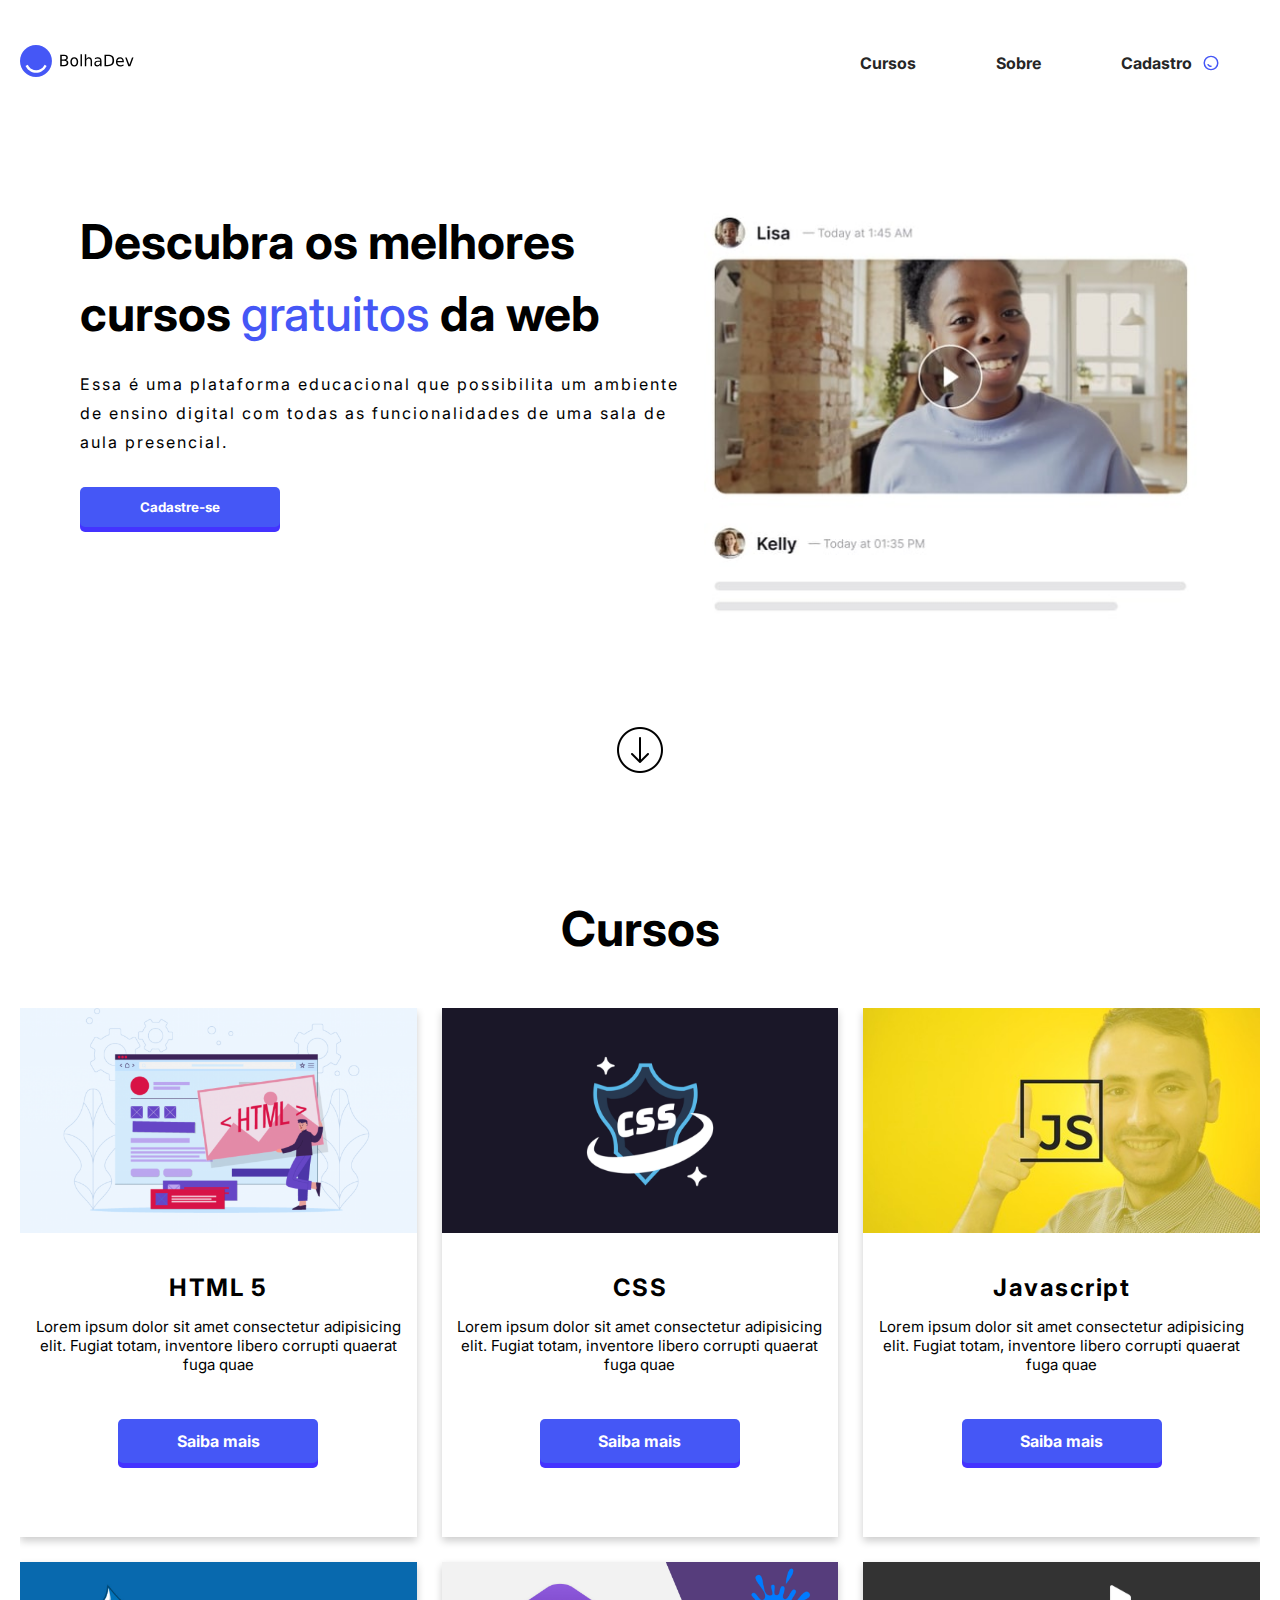
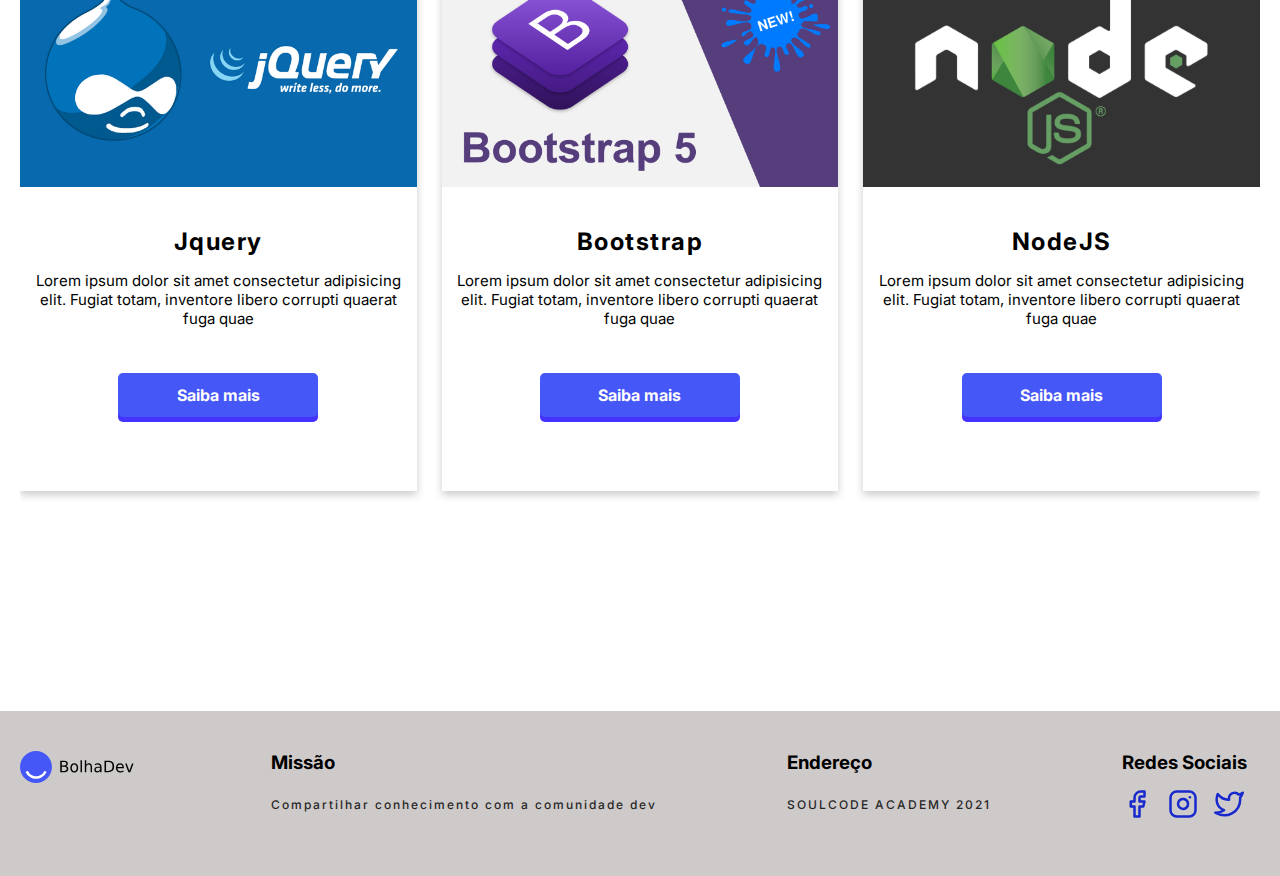
==== index.html @ 21937e5d "melhorias" ====
<!DOCTYPE html>
<html lang="pt-br">

<head>
    <meta charset="UTF-8" />
    <meta http-equiv="X-UA-Compatible" content="IE=edge" />
    <meta name="viewport" content="width=device-width, initial-scale=1.0" />
    <link rel="stylesheet" href="css/style.css" />
    <link rel="stylesheet" href="css/responsive.css" />
    <title>BolhaDev - Educacional</title>
    <link rel="shortcut icon" href="./assets/fav-icon.png">

</head>

<body>


    <!-- Menu -->
    <header class="header">
        <nav class="navbar container">
            <div>
                <a href="../index.html">
                    <img src="./assets/icon-bolhadev (1).svg" alt="logo" class="logo-bolha" />
                </a>
            </div>
            <nav>
                <ul class="site-navigation">
                    <li class="nav-links"><a href="#cursos">Cursos</a></li>
                    <li class="nav-links"><a href="./pages/sobre.html">Sobre</a></li>

                    <li class="nav-links">
                        <a href="login.html" class="btn">Cadastro
                            <img src="assets/icon-btn.svg" class="img-btn" alt="botão">
                        </a>
                    </li>
                </ul>
            </nav>
    </header>


    <!-- Home -->
    <section>
        <div class="home container">
            <div class="text-home">
                <h1 class="titulo-home">Descubra os melhores cursos <span>gratuitos</span> da web</h1>
                <p>Essa é uma plataforma educacional que possibilita um ambiente de ensino digital com todas as funcionalidades de uma sala de aula presencial.</p>
                <a href="login.html" class="a-btn"><button class="btn2">Cadastre-se</button></a>
            </div>
            <img src="./assets/atriz.jpeg" alt="Atriz" class="atriz-lisa">
        </div>
        <div class="scroll-img">
            <img src="./assets/icons8-scroll-down-50.png" alt="scroll">
        </div>
    </section>


    <!-- Cursos -->
    <section class="container" id="cursos">
        <div class="cursos-text">
            <h2>Cursos </h2>
        </div>
        <div class="cards-todos">
            <div class="cards">
                <div class="img-section img-card-1">
                </div>
                <div class="content">
                    <h2>HTML 5</h2>
                    <p>Lorem ipsum dolor sit amet consectetur adipisicing elit. Fugiat totam, inventore libero corrupti quaerat fuga quae
                    </p>
                    <a href="#" class="button">Saiba mais</a>
                </div>
            </div>
            <div class="cards">
                <div class="img-section img-card-2">
                </div>
                <div class="content">
                    <h2>CSS</h2>
                    <p>Lorem ipsum dolor sit amet consectetur adipisicing elit. Fugiat totam, inventore libero corrupti quaerat fuga quae
                    </p>
                    <a href="#" class="button">Saiba mais</a>
                </div>
            </div>
            <div class="cards">
                <div class="img-section img-card-3" alt="Javascript-img">
                </div>
                <div class="content">
                    <h2>Javascript</h2>
                    <p>Lorem ipsum dolor sit amet consectetur adipisicing elit. Fugiat totam, inventore libero corrupti quaerat fuga quae
                    </p>
                    <a href="#" class="button">Saiba mais</a>
                </div>
            </div>
            <div class="cards">
                <div class="img-section img-card-4">
                </div>
                <div class="content">
                    <h2>Jquery</h2>
                    <p>Lorem ipsum dolor sit amet consectetur adipisicing elit. Fugiat totam, inventore libero corrupti quaerat fuga quae
                    </p>
                    <a href="#" class="button">Saiba mais</a>
                </div>
            </div>
            <div class="cards">
                <div class="img-section img-card-5">
                </div>
                <div class="content">
                    <h2>Bootstrap</h2>
                    <p>Lorem ipsum dolor sit amet consectetur adipisicing elit. Fugiat totam, inventore libero corrupti quaerat fuga quae
                    </p>
                    <a href="#" class="button">Saiba mais</a>
                </div>
            </div>
            <div class="cards">
                <div class="img-section img-card-6">
                </div>
                <div class="content">
                    <h2>NodeJS</h2>
                    <p>Lorem ipsum dolor sit amet consectetur adipisicing elit. Fugiat totam, inventore libero corrupti quaerat fuga quae
                    </p>
                    <a href="#" class="button">Saiba mais</a>
                </div>
            </div>

        </div>
    </section>

    <!-- Foooter -->
    <footer>
        <div class="container footer">
            <article>
                <img src="./assets/icon-bolhadev (1).svg" alt="logo" class="logo-bolha" />

            </article>
            <article>
                <h3>Missão</h3>
                <p class="desc">Compartilhar conhecimento com a comunidade dev</p>
            </article>
            <article>
                <h3>Endereço</h3>
                <p class="desc">SOULCODE ACADEMY 2021</p>
            </article>
            <article>
                <h3>Redes Sociais</h3>
                <ul>
                    <li>
                        <a href="# " class="custom-icon">
                            <svg xmlns="http://www.w3.org/2000/svg" width="24" height="24" viewBox="0 0 24 24" fill="none" stroke="currentColor" stroke-width="2" stroke-linecap="round" stroke-linejoin="round" class="feather feather-facebook">
                  <path
                    d="M18 2h-3a5 5 0 0 0-5 5v3H7v4h3v8h4v-8h3l1-4h-4V7a1 1 0 0 1 1-1h3z"
                  ></path>
                </svg>
                        </a>
                    </li>
                    <li>
                        <a href="# " class="custom-icon">
                            <svg xmlns="http://www.w3.org/2000/svg" width="24" height="24" viewBox="0 0 24 24" fill="none" stroke="currentColor" stroke-width="2" stroke-linecap="round" stroke-linejoin="round" class="feather feather-instagram">
                  <rect x="2" y="2" width="20" height="20" rx="5" ry="5"></rect>
                  <path
                    d="M16 11.37A4 4 0 1 1 12.63 8 4 4 0 0 1 16 11.37z"
                  ></path>
                  <line x1="17.5" y1="6.5" x2="17.51" y2="6.5"></line>
                </svg>
                        </a>
                    </li>
                    <li>
                        <a href="# " class="custom-icon">
                            <svg xmlns="http://www.w3.org/2000/svg" width="24" height="24" viewBox="0 0 24 24" fill="none" stroke="currentColor" stroke-width="2" stroke-linecap="round" stroke-linejoin="round" class="feather feather-twitter">
                  <path
                    d="M23 3a10.9 10.9 0 0 1-3.14 1.53 4.48 4.48 0 0 0-7.86 3v1A10.66 10.66 0 0 1 3 4s-4 9 5 13a11.64 11.64 0 0 1-7 2c9 5 20 0 20-11.5a4.5 4.5 0 0 0-.08-.83A7.72 7.72 0 0 0 23 3z"
                  ></path>
                </svg>
                        </a>
                    </li>
                </ul>
            </article>


        </div>

    </footer>

</body>

</html>
---- css/style.css ----
@import url('https://fonts.googleapis.com/css2?family=Inter:wght@300;400;500;600;700;800&display=swap');
* {
    padding: 0;
    margin: 0;
    box-sizing: border-box;
    font-family: 'Inter', sans-serif;
    scroll-behavior: smooth;
    overflow-x: hidden;
}


/* ----  config globais ---- */

.container {
    max-width: 1400px;
    margin: auto;
    padding: 20px;
}

.container2 {
    max-width: 1400px;
    margin: auto;
    padding: 50px;
}


/* Menu estilos */

.navbar {
    display: flex;
    justify-content: space-between;
    align-items: center;
}

.site-navigation {
    display: flex;
    list-style-type: none;
}


/* Menus  */

.nav-links a {
    display: flex;
    margin: 20px;
    text-decoration: none;
    color: #262626;
    font-weight: 600;
    font-size: 1rem;
    padding: 12px 20px;
    line-height: 1.4;
    font-weight: bold;
}

.img-btn {
    margin-left: 10px;
}


/* Btn menu */

.btn {
    background-color: #fff;
    border-radius: 10px;
    padding: 12px 70px;
    text-align: center;
    text-decoration: none;
}

a:hover,
a::after {
    color: #4557F6;
}


/* Home text */

.home {
    display: flex;
    justify-content: space-between;
    padding: 80px;
}

.titulo-home {
    font-size: 3rem;
    line-height: 1.5;
    font-weight: bold;
}

.home span {
    color: #4557F6;
    font-weight: 500;
}


/* Btn Home */

.btn2 {
    margin: 30px auto;
    min-width: 200px;
    height: 40px;
    color: #fff;
    padding: 5px 10px;
    font-weight: bold;
    cursor: pointer;
    transition: all 0.3s ease;
    position: relative;
    outline: none;
    border-radius: 5px;
    border: none;
    background: #4557F6;
    box-shadow: 0 5px #4433ff;
}

.btn2:hover {
    box-shadow: 0 3px #4433ff;
    top: 1px;
}

.btn2:active {
    box-shadow: 0 0 #4433ff;
    top: 5px;
}

.text-home {
    width: 70vh;
}

.text-home p {
    line-height: 1.8;
    letter-spacing: 2px;
    margin-top: 20px;
}

.text-home a {
    text-decoration: none;
}


/* Img Home */

.lisa {
    width: 390px;
    height: 350px;
    object-fit: cover;
    border-radius: 10px;
    border: 1px solid #262626;
}

.scroll-img {
    text-align: center;
    margin-bottom: 100px;
}


/* Cards Cursos */

.cursos {
    height: 100vh;
}

.cursos h2 {
    font-size: 2rem;
}


/*  container cursos cards items */

.curso {
    height: 100vh;
}

.cards-todos {
    margin: 50px auto;
    display: grid;
    grid-template-columns: repeat(auto-fit, minmax(350px, 1fr));
    gap: 25px;
    padding-bottom: 150px;
}

.cards {
    background-color: #fff;
    box-shadow: 0px 4px 8px 0px rgba(0, 0, 0, 0.2);
}

.img-section {
    height: 225px;
}


/* cards images */

.cards .img-card-1 {
    background-image: url(../assets/html.png);
    background-size: cover;
    background-repeat: no-repeat;
    background-position: center;
}

.cards .img-card-2 {
    background-image: url(../assets/css.png);
    background-size: cover;
    background-repeat: no-repeat;
    background-position: center;
}

.cards .img-card-3 {
    background-image: url(../assets/js.jpg);
    background-size: cover;
    background-repeat: no-repeat;
    background-position: center;
}

.cards .img-card-4 {
    background-image: url(../assets/jquery.jpg);
    background-size: cover;
    background-repeat: no-repeat;
    background-position: center;
}

.cards .img-card-5 {
    background-image: url(../assets/bootstrap-social.png);
    background-size: cover;
    background-repeat: no-repeat;
    background-position: center;
}

.cards .img-card-6 {
    background-image: url(../assets/nodejs.png);
    background-size: cover;
    background-repeat: no-repeat;
    background-position: center;
}


/* texto de cards */

.content {
    padding: 40px 10px;
    text-align: center;
}

.content h2 {
    letter-spacing: 1.5px;
}

.content p {
    margin: 15px auto;
    font-size: 15px;
}

.content .button {
    margin: 30px auto;
    min-width: 200px;
    color: #fff;
    padding: 12px 10px;
    font-weight: bold;
    cursor: pointer;
    transition: all 0.3s ease;
    position: relative;
    display: inline-block;
    outline: none;
    border-radius: 5px;
    border: none;
    background: #4557F6;
    box-shadow: 0 5px #4433ff;
    text-decoration: none;
}

.button:hover {
    box-shadow: 0 3px #4433ff;
    top: 1px;
}

.button:active {
    box-shadow: 0 0 #4433ff;
    top: 5px;
}

.cursos-text {
    font-size: 2rem;
    text-align: center;
}

footer {
    width: 100%;
    background-color: #cfcaca;
    padding: 20px 0;
}

footer .desc {
    color: #262626;
    line-height: 1.8;
    letter-spacing: 2px;
    font-size: 12px;
    padding: 20px 0;
    font-weight: 500;
}

.footer {
    display: flex;
    justify-content: space-between;
}

footer ul {
    display: flex;
    list-style: none;
}

footer .feather {
    margin-top: 15px;
    width: 30px;
    height: 30px;
    stroke: #1729cc;
    margin-right: 16px;
}

.titulo-cadastro {
    margin: 40px 0 0 30px;
}

.desc {
    display: flex;
    flex-direction: row;
    -webkit-box-align: baseline;
    align-items: baseline;
}

.caixa input {
    width: 100%;
}

.titulo2-cadastro {
    color: #1729cc;
    text-align: center;
}

.user-detalhes input {
    height: 48px;
    width: 96%;
    padding: 12px 16px;
    font-size: 14px;
    border-radius: 5px;
    border: 1px solid #cfcaca;
    background: rgb(255, 255, 255);
    outline: none;
    margin: 5px;
}

.btn-entrar {
    height: 48px;
    width: 96%;
    padding: 12px 16px;
    font-size: 14px;
    border-radius: 5px;
    border: 1px solid #cfcaca;
    background: #1729cc;
    outline: none;
    margin: 5px;
    color: #fff;
    cursor: pointer;
}

.btn-limpar {
    height: 48px;
    width: 96%;
    padding: 12px 16px;
    font-size: 14px;
    border-radius: 5px;
    border: 1px solid #fff;
    outline: none;
    margin: 5px;
    color: #161616;
    cursor: pointer;
    margin-bottom: 30px;
}

.btn-limpar:hover {
    background-color: #cfcaca;
}

.btn-entrar:hover {
    background-color: #4433ff;
}

.esqueci-senha {
    color: #161616;
    margin-left: 10px;
    font-size: 14px
}

.cadastrar {
    display: flex;
    justify-content: center;
    align-items: center;
    flex-direction: column;
}

.data-desc {
    font-size: 13px;
    margin-left: 8px;
}

.input-box .input-mensagem {
    height: 100px;
    font-weight: 400;
}

.sobre-todos {
    display: flex;
    flex-direction: column;
}

.sobre-cards h1 {
    text-align: center;
    margin-bottom: 20px;
}

.sobre-cards {
    margin-top: 80px;
    text-align: center;
    letter-spacing: 1.2px;
}

.sobre {
    max-width: 1200px;
    margin: 30px auto;
    margin-bottom: 200px;
}
---- css/responsive.css ----
/* Landscape phones and down */

@media (max-width: 480px) {
    .navbar {
        display: flex;
        flex-direction: column;
        padding: 40px;
        margin: 0;
    }
    .btn li {
        display: none;
    }
}


/* Landscape phone to portrait tablet */

@media (max-width: 767px) {
    .home {
        align-items: center;
        flex-direction: column;
    }
    .btn2 {
        justify-content: center;
        display: flex;
        align-items: center;
    }
    .titulo-home {
        text-align: center;
        font-size: 2rem;
        letter-spacing: 0;
        width: 70%;
        margin: auto;
    }
    .text-home p {
        text-align: center;
        width: 78%;
        margin: auto;
        padding: 30px;
    }
}


/* Portrait tablet to landscape and desktop */

@media (min-width: 768px) and (max-width: 979px) {
    .home {
        align-items: center;
        flex-direction: column;
    }
    .btn2 {
        justify-content: center;
        display: flex;
        align-items: center;
    }
    .titulo-home {
        text-align: center;
        font-size: 2rem;
        letter-spacing: 0;
    }
    .text-home p {
        text-align: center;
    }
}


/* Large desktop */

@media (max-width: 553px) {
    .navbar {
        flex-direction: column;
    }
    .footer {
        flex-direction: column;
        text-align: center;
    }
    article .desc {
        display: block;
    }
    footer ul {
        justify-content: center;
    }
    .logo-bolha {
        padding-bottom: 30px;
    }
}


/* Extra small devices (phones, less than 768px) */


/* No media query since this is the default in Bootstrap /  Small devices (tablets, 768px and up) */

@media (min-width: 683px) {
    article .desc {
        display: block;
    }
    footer ul {
        justify-content: center;
    }
}


/* Medium devices (desktops, 992px and up) */

@media (max-width: 360px) {
    .img-btn {
        display: none;
    }
    .titulo-home {
        width: 78%;
        margin: auto;
    }
    .lisa {
        width: 310px;
        height: 287px;
    }
}


/* Large devices (large desktops, 1200px and up) */

@media (max-width: 380px) {
    .lisa {
        width: 310px;
        height: 287px;
    }
}

@media (max-width: 890px) {
    .footer {
        flex-direction: column;
        text-align: center;
    }
    article .desc {
        display: block;
    }
    footer ul {
        justify-content: center;
    }
    .logo-bolha {
        padding-bottom: 30px;
    }
}
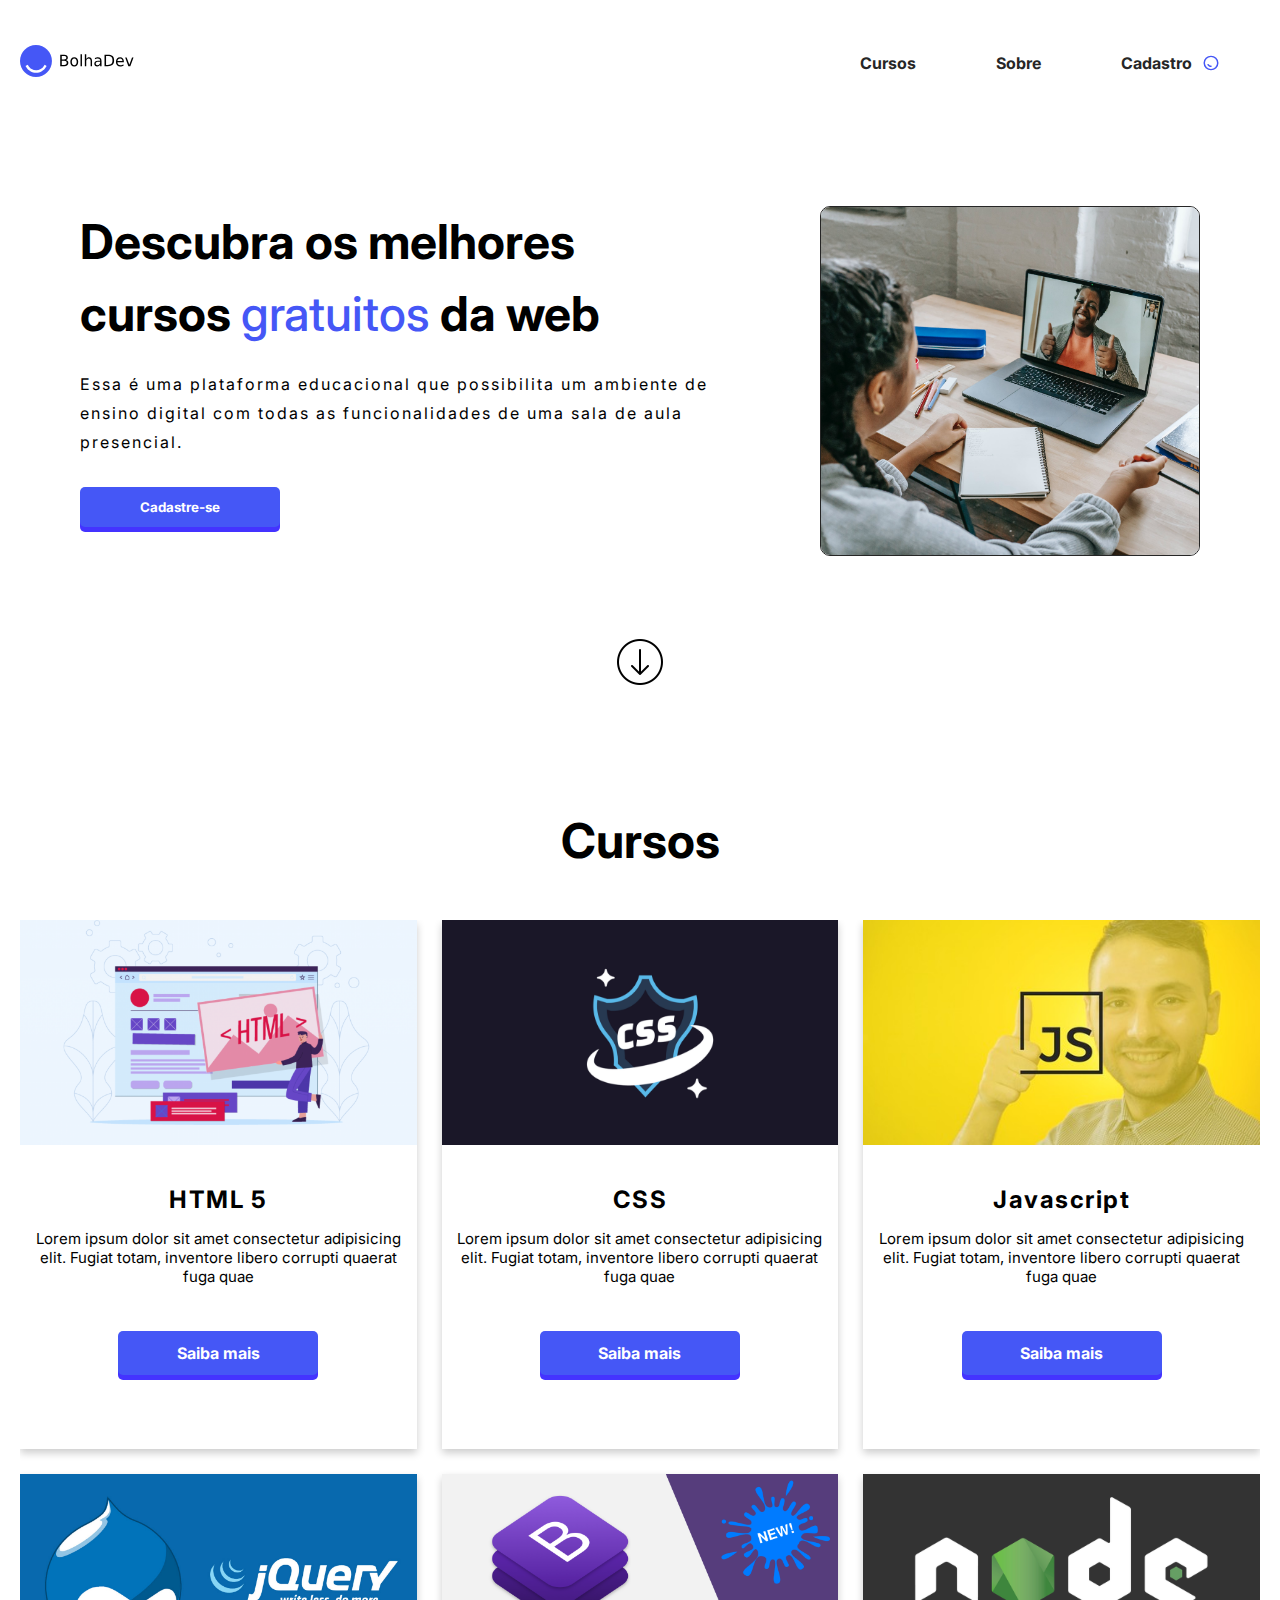
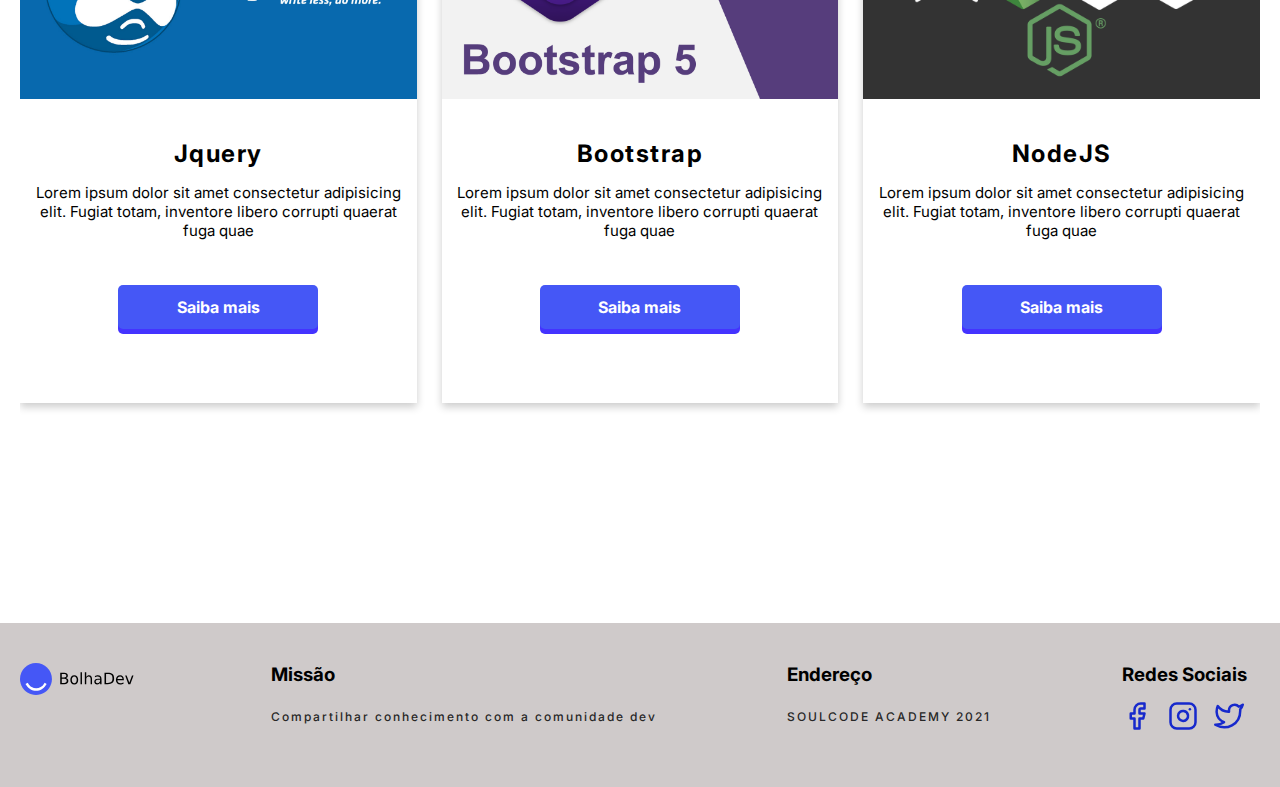
==== commit 97c9a85f: "ajustes finais" ====
--- a/index.html
+++ b/index.html
@@ -128,8 +128,9 @@
     <footer>
         <div class="container footer">
             <article>
-                <img src="./assets/icon-bolhadev (1).svg" alt="logo" class="logo-bolha" />
-
+                <a href="/index.html">
+                    <img src="./assets/icon-bolhadev (1).svg" alt="logo" class="logo-bolha" />
+                </a>
             </article>
             <article>
                 <h3>Missão</h3>
--- a/css/style.css
+++ b/css/style.css
@@ -83,6 +83,7 @@
 
 .titulo-home {
     font-size: 3rem;
+    /* alterei -8rem */
     line-height: 1.5;
     font-weight: bold;
 }
@@ -139,8 +140,8 @@
 
 /* Img Home */
 
-.lisa {
-    width: 390px;
+.atriz-lisa {
+    width: 380px;
     height: 350px;
     object-fit: cover;
     border-radius: 10px;
--- a/css/responsive.css
+++ b/css/responsive.css
@@ -111,8 +111,8 @@
         width: 78%;
         margin: auto;
     }
-    .lisa {
-        width: 310px;
+    .atriz-lisa {
+        width: 390px;
         height: 287px;
     }
 }
@@ -121,8 +121,8 @@
 /* Large devices (large desktops, 1200px and up) */
 
 @media (max-width: 380px) {
-    .lisa {
-        width: 310px;
+    .atriz-lisa {
+        width: 300px;
         height: 287px;
     }
 }
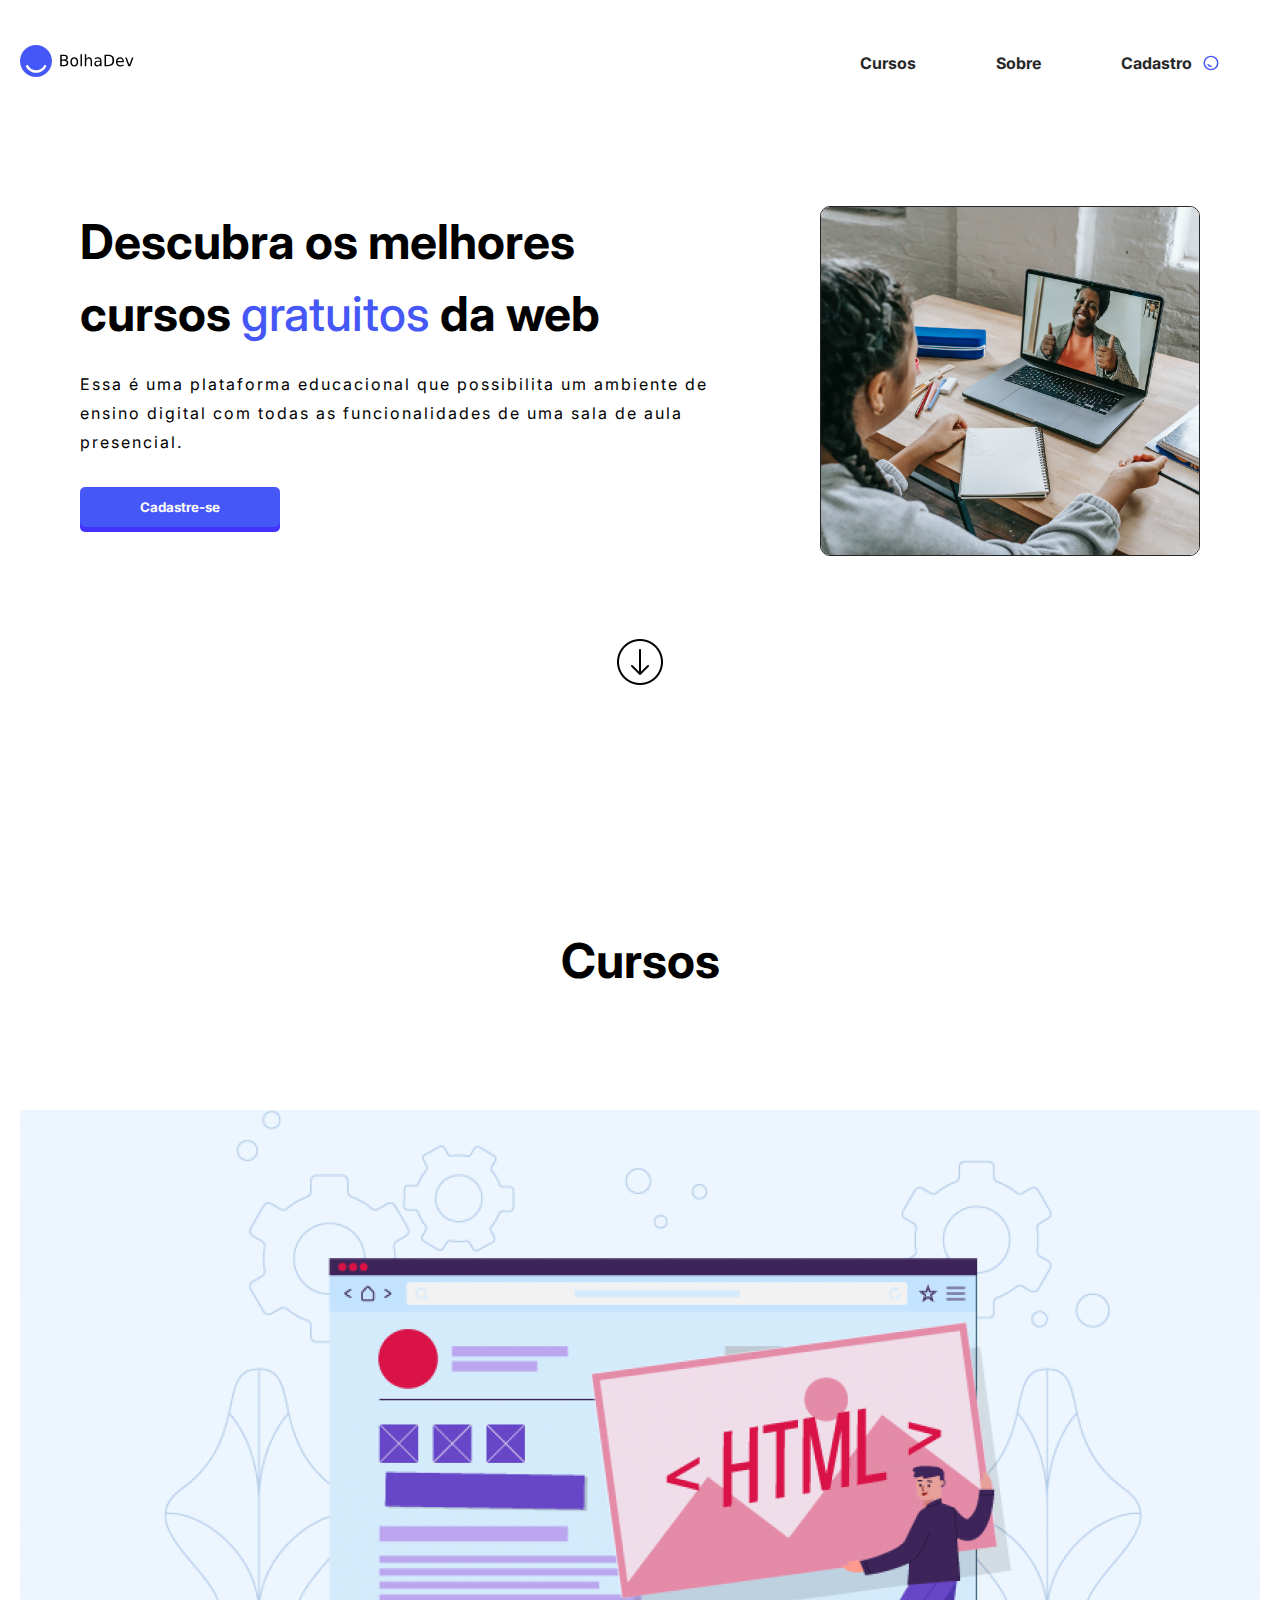
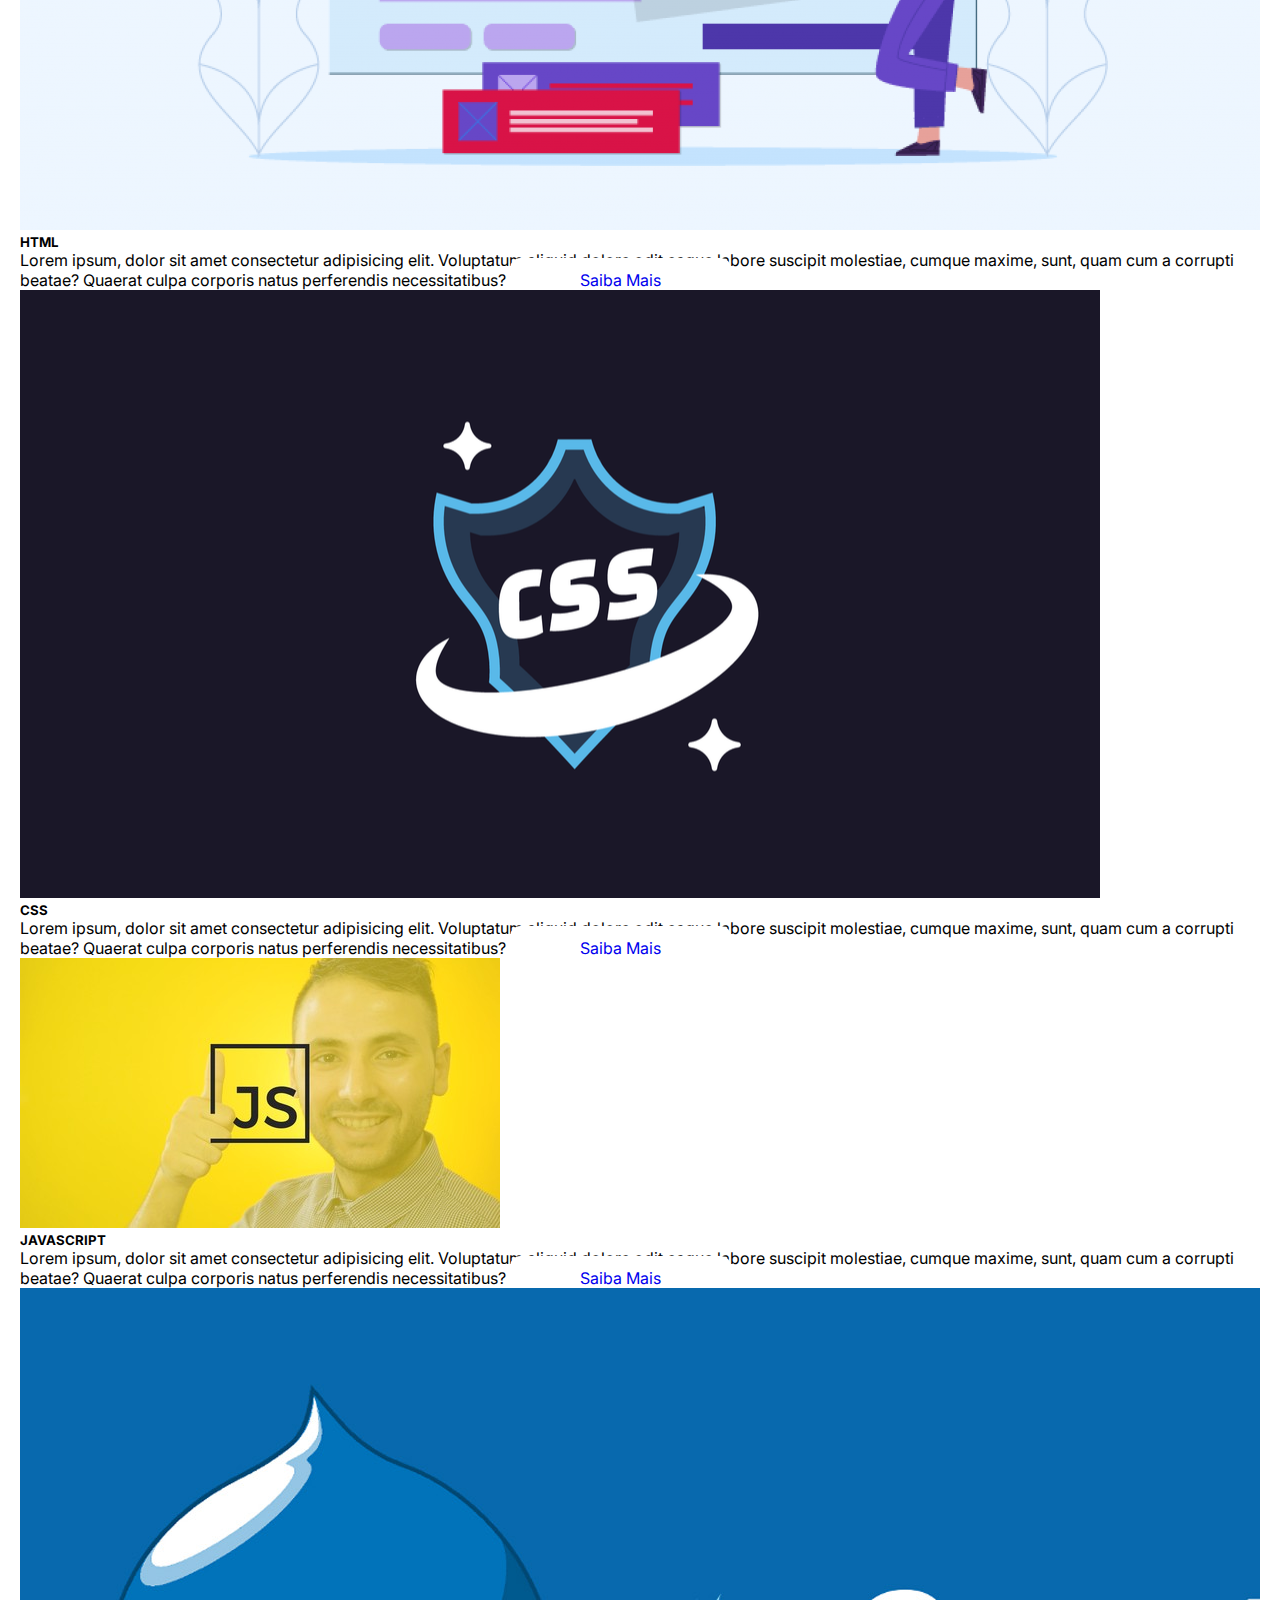
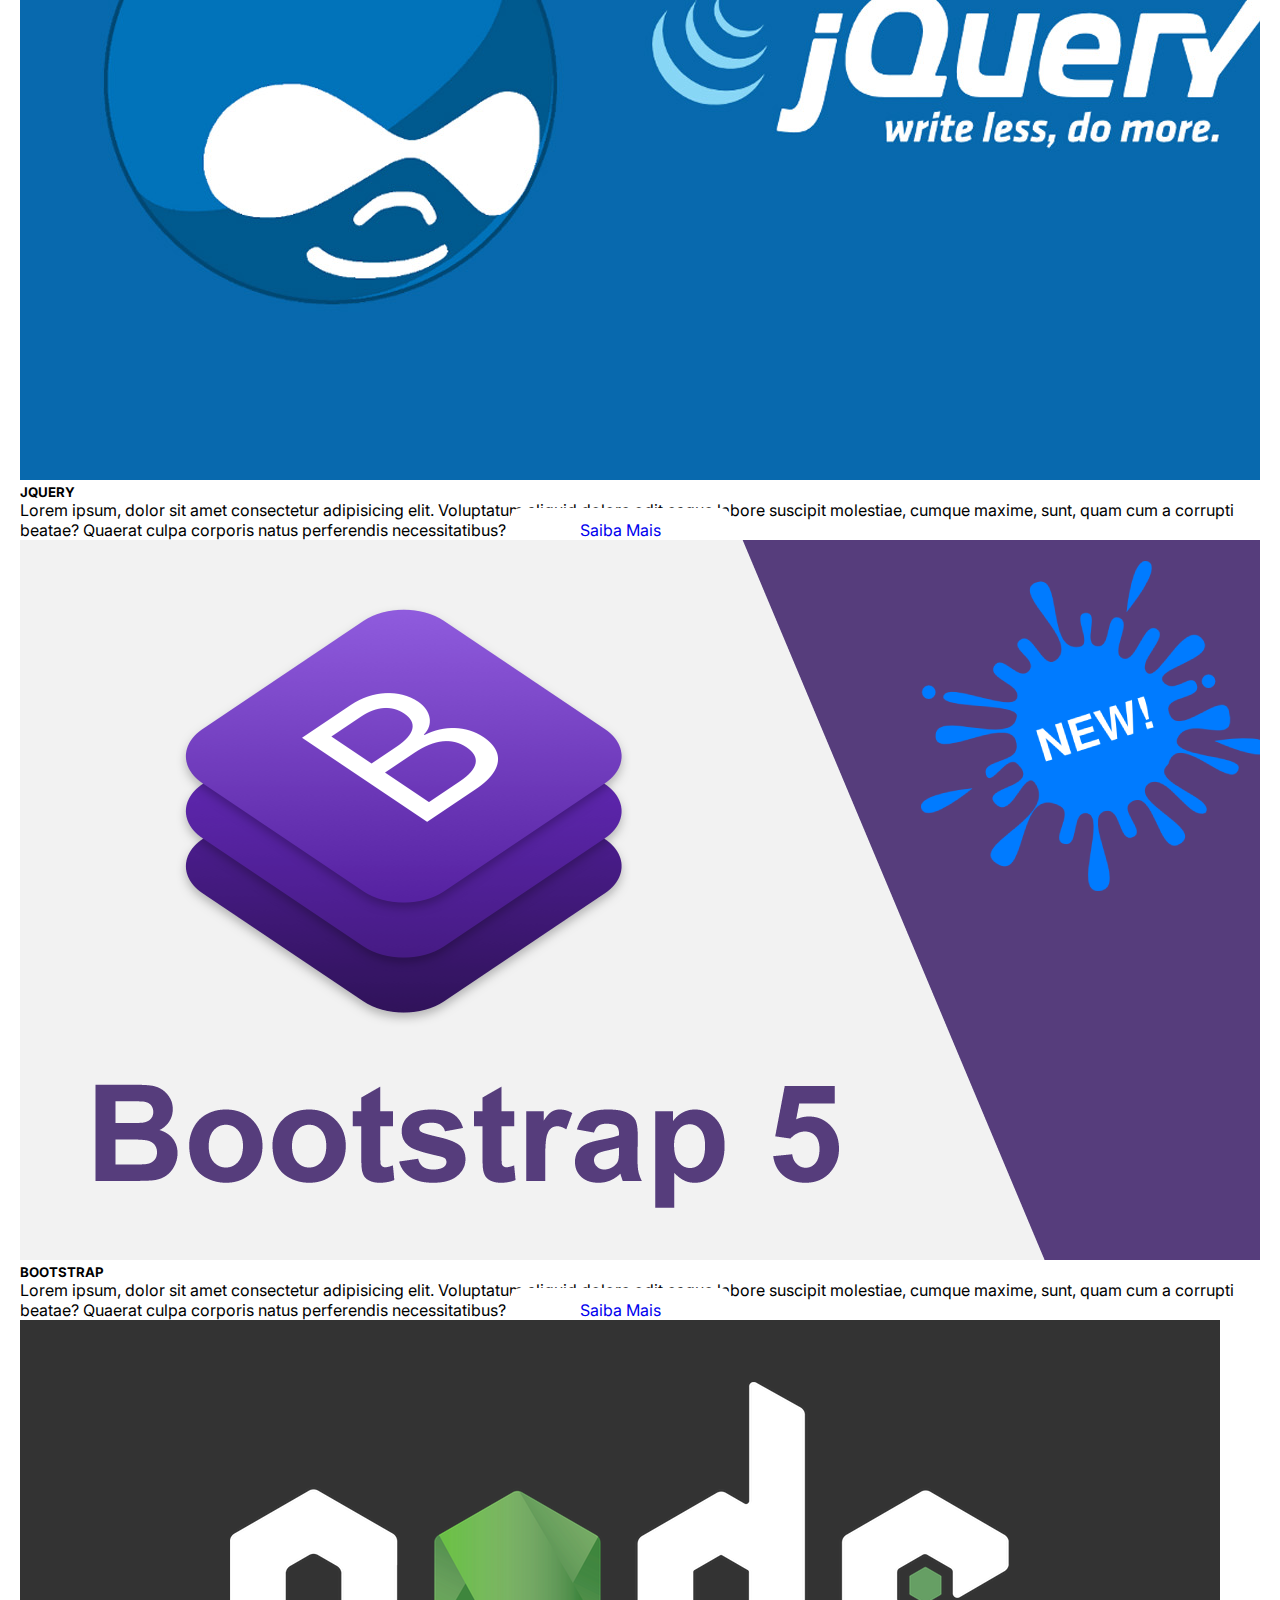
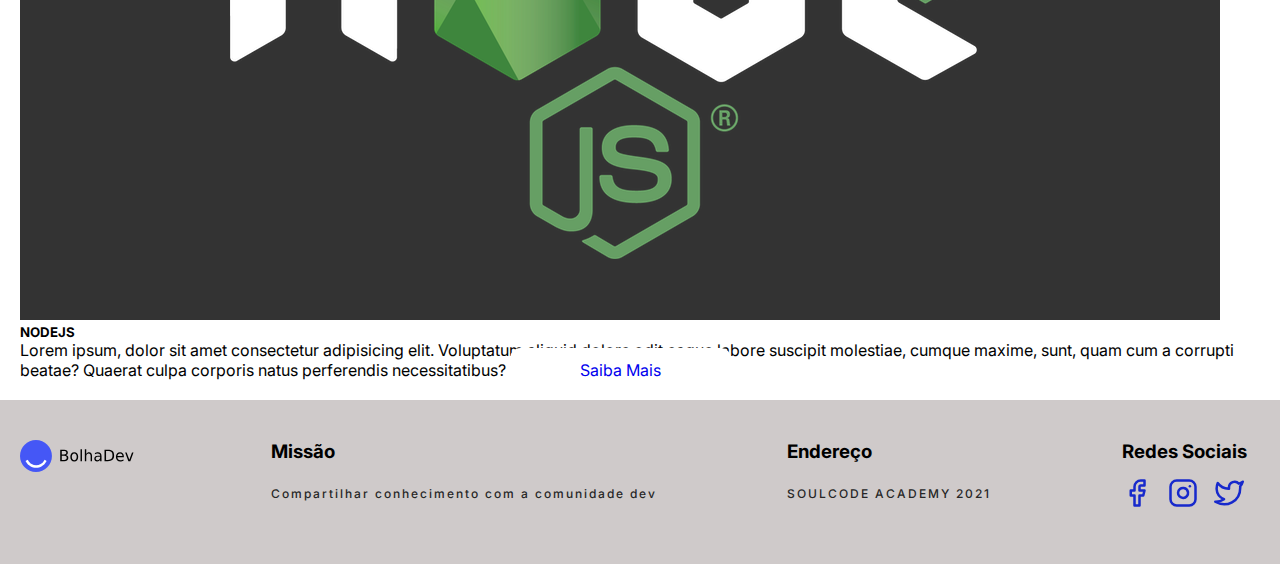
==== commit 1179d4d5: "adicionando Bootstrap nos cards 🎉" ====
--- a/index.html
+++ b/index.html
@@ -9,7 +9,9 @@
     <link rel="stylesheet" href="css/responsive.css" />
     <title>BolhaDev - Educacional</title>
     <link rel="shortcut icon" href="./assets/fav-icon.png">
-
+    <!-- Boostrap -->
+    <link href="https://cdn.jsdelivr.net/npm/bootstrap@5.1.3/dist/css/bootstrap.min.css" rel="stylesheet" integrity="sha384-1BmE4kWBq78iYhFldvKuhfTAU6auU8tT94WrHftjDbrCEXSU1oBoqyl2QvZ6jIW3" crossorigin="anonymous">
+    <script src="https://cdn.jsdelivr.net/npm/bootstrap@5.1.3/dist/js/bootstrap.bundle.min.js" integrity="sha384-ka7Sk0Gln4gmtz2MlQnikT1wXgYsOg+OMhuP+IlRH9sENBO0LRn5q+8nbTov4+1p" crossorigin="anonymous"></script>
 </head>
 
 <body>
@@ -29,7 +31,7 @@
                     <li class="nav-links"><a href="./pages/sobre.html">Sobre</a></li>
 
                     <li class="nav-links">
-                        <a href="login.html" class="btn">Cadastro
+                        <a href="./pages/login.html" class="btn">Cadastro
                             <img src="assets/icon-btn.svg" class="img-btn" alt="botão">
                         </a>
                     </li>
@@ -44,7 +46,7 @@
             <div class="text-home">
                 <h1 class="titulo-home">Descubra os melhores cursos <span>gratuitos</span> da web</h1>
                 <p>Essa é uma plataforma educacional que possibilita um ambiente de ensino digital com todas as funcionalidades de uma sala de aula presencial.</p>
-                <a href="login.html" class="a-btn"><button class="btn2">Cadastre-se</button></a>
+                <a href="./pages/login.html" class="a-btn"><button class="btn2">Cadastre-se</button></a>
             </div>
             <img src="./assets/atriz.jpeg" alt="Atriz" class="atriz-lisa">
         </div>
@@ -59,72 +61,74 @@
         <div class="cursos-text">
             <h2>Cursos </h2>
         </div>
-        <div class="cards-todos">
-            <div class="cards">
-                <div class="img-section img-card-1">
-                </div>
-                <div class="content">
-                    <h2>HTML 5</h2>
-                    <p>Lorem ipsum dolor sit amet consectetur adipisicing elit. Fugiat totam, inventore libero corrupti quaerat fuga quae
-                    </p>
-                    <a href="#" class="button">Saiba mais</a>
-                </div>
-            </div>
-            <div class="cards">
-                <div class="img-section img-card-2">
-                </div>
-                <div class="content">
-                    <h2>CSS</h2>
-                    <p>Lorem ipsum dolor sit amet consectetur adipisicing elit. Fugiat totam, inventore libero corrupti quaerat fuga quae
-                    </p>
-                    <a href="#" class="button">Saiba mais</a>
-                </div>
-            </div>
-            <div class="cards">
-                <div class="img-section img-card-3" alt="Javascript-img">
-                </div>
-                <div class="content">
-                    <h2>Javascript</h2>
-                    <p>Lorem ipsum dolor sit amet consectetur adipisicing elit. Fugiat totam, inventore libero corrupti quaerat fuga quae
-                    </p>
-                    <a href="#" class="button">Saiba mais</a>
-                </div>
-            </div>
-            <div class="cards">
-                <div class="img-section img-card-4">
-                </div>
-                <div class="content">
-                    <h2>Jquery</h2>
-                    <p>Lorem ipsum dolor sit amet consectetur adipisicing elit. Fugiat totam, inventore libero corrupti quaerat fuga quae
-                    </p>
-                    <a href="#" class="button">Saiba mais</a>
-                </div>
-            </div>
-            <div class="cards">
-                <div class="img-section img-card-5">
-                </div>
-                <div class="content">
-                    <h2>Bootstrap</h2>
-                    <p>Lorem ipsum dolor sit amet consectetur adipisicing elit. Fugiat totam, inventore libero corrupti quaerat fuga quae
-                    </p>
-                    <a href="#" class="button">Saiba mais</a>
-                </div>
-            </div>
-            <div class="cards">
-                <div class="img-section img-card-6">
-                </div>
-                <div class="content">
-                    <h2>NodeJS</h2>
-                    <p>Lorem ipsum dolor sit amet consectetur adipisicing elit. Fugiat totam, inventore libero corrupti quaerat fuga quae
-                    </p>
-                    <a href="#" class="button">Saiba mais</a>
-                </div>
-            </div>
-
+
+        <div class="row g-3">
+            <div class="col-12 col-md-6 col-lg-4">
+                <div class="card text-center">
+                    <img src="assets/html.png" alt="HTML" class="card-img-top">
+                    <div class="card-body">
+                        <h5 class="card-title">HTML</h5>
+                        <p class="card-text"> Lorem ipsum, dolor sit amet consectetur adipisicing elit. Voluptatum aliquid dolore odit eaque labore suscipit molestiae, cumque maxime, sunt, quam cum a corrupti beatae? Quaerat culpa corporis natus perferendis necessitatibus?
+                            <a href="#" class="btn btn-outline-primary mt-3">Saiba Mais</a>
+
+                    </div>
+                </div>
+            </div>
+            <div class="col-12 col-md-6 col-lg-4">
+                <div class="card text-center">
+                    <img src="assets/css.png" alt="CSS" class="card-img-top">
+                    <div class="card-body">
+                        <h5 class="card-title">CSS</h5>
+                        <p class="card-text"> Lorem ipsum, dolor sit amet consectetur adipisicing elit. Voluptatum aliquid dolore odit eaque labore suscipit molestiae, cumque maxime, sunt, quam cum a corrupti beatae? Quaerat culpa corporis natus perferendis necessitatibus?
+                            <a href="#" class="btn btn-outline-primary mt-3">Saiba Mais</a>
+                    </div>
+                </div>
+            </div>
+            <div class="col-12 col-md-6 col-lg-4">
+                <div class="card text-center">
+                    <img src="assets/js.jpg" alt="JAVASCRIPT" class="card-img-top">
+                    <div class="card-body">
+                        <h5 class="card-title">JAVASCRIPT</h5>
+                        <p class="card-text"> Lorem ipsum, dolor sit amet consectetur adipisicing elit. Voluptatum aliquid dolore odit eaque labore suscipit molestiae, cumque maxime, sunt, quam cum a corrupti beatae? Quaerat culpa corporis natus perferendis necessitatibus?
+                            <a href="#" class="btn btn-outline-primary mt-3">Saiba Mais</a>
+                    </div>
+                </div>
+            </div>
+            <div class="col-12 col-md-6 col-lg-4">
+                <div class="card text-center">
+                    <img src="assets/jquery.jpg" alt="JQUERY" class="card-img-top">
+                    <div class="card-body">
+                        <h5 class="card-title">JQUERY</h5>
+                        <p class="card-text"> Lorem ipsum, dolor sit amet consectetur adipisicing elit. Voluptatum aliquid dolore odit eaque labore suscipit molestiae, cumque maxime, sunt, quam cum a corrupti beatae? Quaerat culpa corporis natus perferendis necessitatibus?
+                            <a href="#" class="btn btn-outline-primary mt-3">Saiba Mais</a>
+
+                    </div>
+                </div>
+            </div>
+            <div class="col-12 col-md-6 col-lg-4">
+                <div class="card text-center">
+                    <img src="assets/bootstrap-social.png" alt="bootstrap" class="card-img-top">
+                    <div class="card-body">
+                        <h5 class="card-title">BOOTSTRAP</h5>
+                        <p class="card-text"> Lorem ipsum, dolor sit amet consectetur adipisicing elit. Voluptatum aliquid dolore odit eaque labore suscipit molestiae, cumque maxime, sunt, quam cum a corrupti beatae? Quaerat culpa corporis natus perferendis necessitatibus?
+                            <a href="#" class="btn btn-outline-primary mt-3">Saiba Mais</a>
+                    </div>
+                </div>
+            </div>
+            <div class="col-12 col-md-6 col-lg-4">
+                <div class="card text-center">
+                    <img src="assets/nodejs.png" alt="NODEJS" class="card-img-top">
+                    <div class="card-body">
+                        <h5 class="card-title">NODEJS</h5>
+                        <p class="card-text"> Lorem ipsum, dolor sit amet consectetur adipisicing elit. Voluptatum aliquid dolore odit eaque labore suscipit molestiae, cumque maxime, sunt, quam cum a corrupti beatae? Quaerat culpa corporis natus perferendis necessitatibus?
+                            <a href="#" class="btn btn-outline-primary mt-3">Saiba Mais</a>
+                    </div>
+                </div>
+            </div>
         </div>
     </section>
 
-    <!-- Foooter -->
+    <!-- Foooter com rede sociais-->
     <footer>
         <div class="container footer">
             <article>
@@ -180,6 +184,19 @@
 
     </footer>
 
+    <!-- Vlibras  da página -->
+
+    <div vw class="enabled">
+        <div vw-access-button class="active"></div>
+        <div vw-plugin-wrapper>
+            <div class="vw-plugin-top-wrapper"></div>
+        </div>
+    </div>
+    <script src="https://vlibras.gov.br/app/vlibras-plugin.js"></script>
+    <script>
+        new window.VLibras.Widget('https://vlibras.gov.br/app');
+    </script>
+
 </body>
 
 </html>--- a/css/style.css
+++ b/css/style.css
@@ -164,6 +164,10 @@
     font-size: 2rem;
 }
 
+.btn5 {
+    margin-top: 15px;
+}
+
 
 /*  container cursos cards items */
 
@@ -189,98 +193,12 @@
 }
 
 
-/* cards images */
-
-.cards .img-card-1 {
-    background-image: url(../assets/html.png);
-    background-size: cover;
-    background-repeat: no-repeat;
-    background-position: center;
-}
-
-.cards .img-card-2 {
-    background-image: url(../assets/css.png);
-    background-size: cover;
-    background-repeat: no-repeat;
-    background-position: center;
-}
-
-.cards .img-card-3 {
-    background-image: url(../assets/js.jpg);
-    background-size: cover;
-    background-repeat: no-repeat;
-    background-position: center;
-}
-
-.cards .img-card-4 {
-    background-image: url(../assets/jquery.jpg);
-    background-size: cover;
-    background-repeat: no-repeat;
-    background-position: center;
-}
-
-.cards .img-card-5 {
-    background-image: url(../assets/bootstrap-social.png);
-    background-size: cover;
-    background-repeat: no-repeat;
-    background-position: center;
-}
-
-.cards .img-card-6 {
-    background-image: url(../assets/nodejs.png);
-    background-size: cover;
-    background-repeat: no-repeat;
-    background-position: center;
-}
-
-
-/* texto de cards */
-
-.content {
-    padding: 40px 10px;
-    text-align: center;
-}
-
-.content h2 {
-    letter-spacing: 1.5px;
-}
-
-.content p {
-    margin: 15px auto;
-    font-size: 15px;
-}
-
-.content .button {
-    margin: 30px auto;
-    min-width: 200px;
-    color: #fff;
-    padding: 12px 10px;
-    font-weight: bold;
-    cursor: pointer;
-    transition: all 0.3s ease;
-    position: relative;
-    display: inline-block;
-    outline: none;
-    border-radius: 5px;
-    border: none;
-    background: #4557F6;
-    box-shadow: 0 5px #4433ff;
-    text-decoration: none;
-}
-
-.button:hover {
-    box-shadow: 0 3px #4433ff;
-    top: 1px;
-}
-
-.button:active {
-    box-shadow: 0 0 #4433ff;
-    top: 5px;
-}
+/* Texto card */
 
 .cursos-text {
     font-size: 2rem;
     text-align: center;
+    padding: 120px;
 }
 
 footer {
@@ -315,6 +233,9 @@
     stroke: #1729cc;
     margin-right: 16px;
 }
+
+
+/* --------Cadastro ------  */
 
 .titulo-cadastro {
     margin: 40px 0 0 30px;
@@ -407,9 +328,12 @@
     font-weight: 400;
 }
 
+
+/*  Sobre */
+
 .sobre-todos {
     display: flex;
-    flex-direction: column;
+    flex-direction: row;
 }
 
 .sobre-cards h1 {
@@ -421,10 +345,30 @@
     margin-top: 80px;
     text-align: center;
     letter-spacing: 1.2px;
+    margin: 30px;
 }
 
 .sobre {
     max-width: 1200px;
-    margin: 30px auto;
+    margin: 250px auto;
     margin-bottom: 200px;
+}
+
+.titulo-sobre {
+    font-size: 3rem;
+    line-height: 1.5;
+    font-weight: bold;
+    padding: 20px 0;
+}
+
+
+/* Sobre */
+
+.quem {
+    padding: 10px 0;
+}
+
+.conteudo-sobre {
+    padding: 80px;
+    text-align: justify;
 }--- a/css/responsive.css
+++ b/css/responsive.css
@@ -9,6 +9,10 @@
     }
     .btn li {
         display: none;
+    }
+    .conteudo-sobre {
+        font-size: 15px;
+        margin: 30px;
     }
 }
 
@@ -61,6 +65,9 @@
     .text-home p {
         text-align: center;
     }
+    .sobre-todos {
+        flex-direction: column;
+    }
 }
 
 
@@ -82,6 +89,9 @@
     }
     .logo-bolha {
         padding-bottom: 30px;
+    }
+    .sobre-todos {
+        flex-direction: column;
     }
 }
 
@@ -115,6 +125,13 @@
         width: 390px;
         height: 287px;
     }
+    .sobre-todos {
+        flex-wrap: wrap;
+    }
+    .conteudo-sobre {
+        font-size: 15px;
+        margin: 30px;
+    }
 }
 
 
